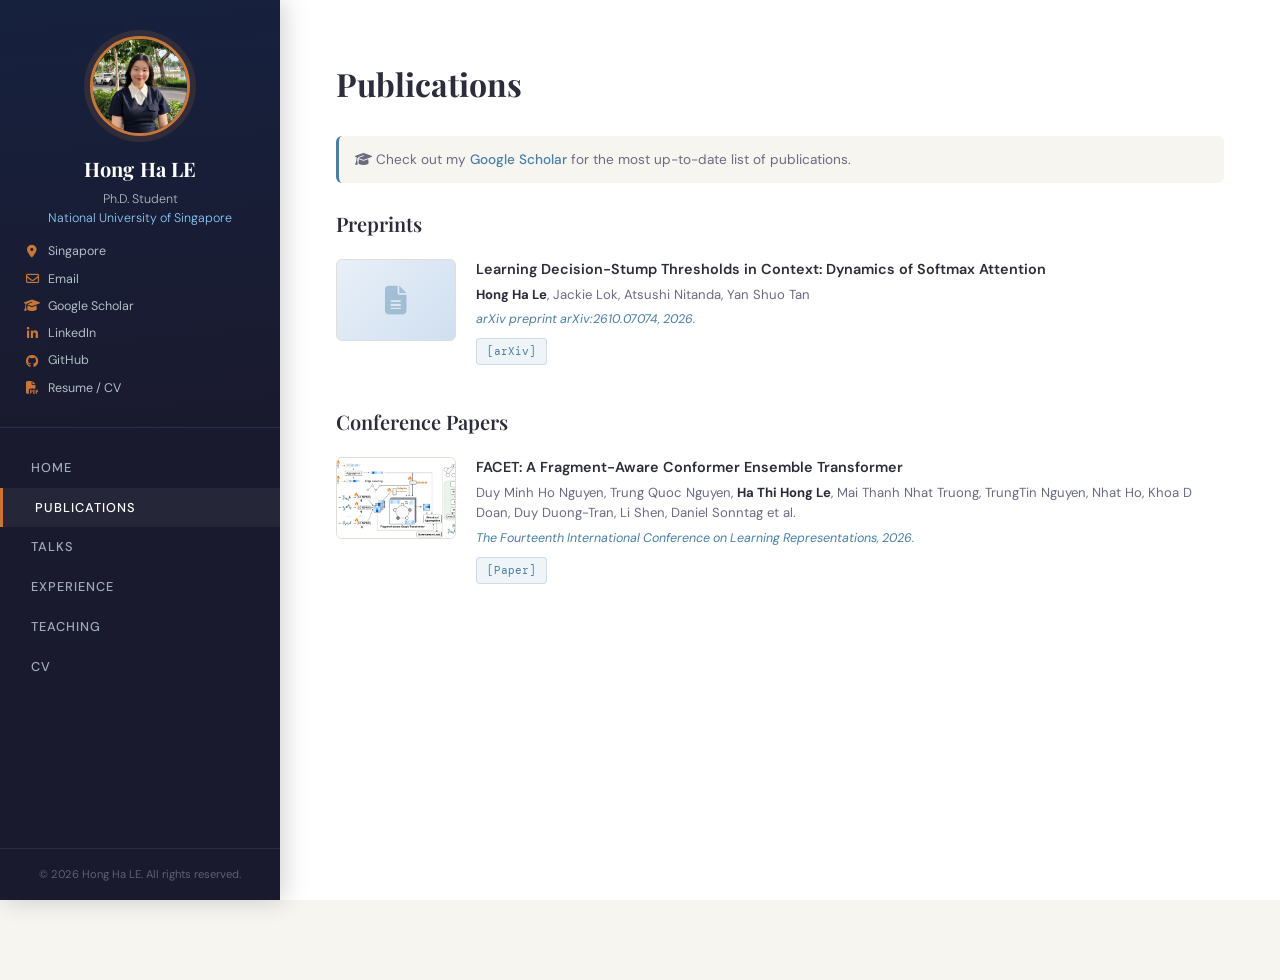
==== publications.html @ 3e036854 "." ====
<!DOCTYPE HTML>
<html lang="en">

<head>
  <meta charset="utf-8">
  <meta name="viewport" content="width=device-width, initial-scale=1">
  <title>Publications – Ha Le</title>
  <link
    href="https://fonts.googleapis.com/css2?family=Playfair+Display:ital,wght@0,400;0,600;0,700;1,400&family=DM+Sans:wght@300;400;500;600&family=DM+Mono:wght@400;500&display=swap"
    rel="stylesheet">
  <link rel="stylesheet" href="https://cdnjs.cloudflare.com/ajax/libs/font-awesome/6.5.0/css/all.min.css">
  <link rel="stylesheet" href="css/style.css">
  <link rel="icon" type="image/jpeg" href="images/avatar.jpg">
</head>

<body>

  <!-- Mobile menu button -->
  <button class="mobile-toggle" id="mobileToggle" aria-label="Open menu">
    <i class="fa fa-bars"></i> Menu
  </button>

  <!-- ── SIDEBAR ──────────────────────────────────────────── -->
  <aside id="sidebar">
    <div class="sidebar-top">
      <div class="avatar-wrap">
        <!-- Replace src with your photo, or remove img for the placeholder icon -->
        <img src="images/avatar.jpg" alt="Hong Ha LE">
        <div class="avatar-placeholder"><i class="fa-solid fa-user"></i></div>
      </div>
      <div class="sidebar-name">Hong Ha LE</div>
      <div class="sidebar-role">
        Ph.D. Student<br>
        <a href="https://nus.edu.sg" target="_blank">National University of Singapore</a>
      </div>
      <div class="sidebar-links">
        <span><i class="fa-solid fa-location-dot"></i> Singapore</span>
        <a href="mailto:hongha@u.nus.edu"><i class="fa-regular fa-envelope"></i> Email </a>
        <a href="https://scholar.google.com/citations?user=NXaNcBgAAAAJ&hl=en" target="_blank"><i
            class="fa-solid fa-graduation-cap"></i> Google Scholar</a>
        <a href="https://www.linkedin.com/in/hale30/" target="_blank"><i class="fa-brands fa-linkedin-in"></i>
          LinkedIn</a>
        <a href="https://github.com/lthha" target="_blank"><i class="fa-brands fa-github"></i> GitHub</a>
        <a href="cv/cv.pdf" target="_blank"><i class="fa-solid fa-file-pdf"></i> Resume / CV</a>
      </div>
    </div>

    <nav>
      <ul>
        <li><a href="index.html" class="nav-link">Home</a></li>
        <li><a href="publications.html" class="nav-link">Publications</a></li>
        <li><a href="talks.html" class="nav-link">Talks</a></li>
        <li><a href="experience.html" class="nav-link">Experience</a></li>
        <li><a href="teaching.html" class="nav-link">Teaching</a></li>
        <li><a href="cv/cv.pdf" class="nav-link" target="_blank">CV</a></li>
      </ul>
    </nav>

    <div class="sidebar-footer">
      &copy; <span id="year"></span> Hong Ha LE. All rights reserved.
    </div>
  </aside>

  <!-- ── MAIN ─────────────────────────────────────────────── -->
  <main id="main">

    <section class="section" id="publications">
      <div class="fade-in">
        <h2 class="section-title">Publications</h2>
      </div>

      <div class="scholar-note fade-in">
        <i class="fa-solid fa-graduation-cap"></i>
        Check out my <a href="https://scholar.google.com/citations?user=NXaNcBgAAAAJ&hl=en" target="_blank">Google
          Scholar</a> for the most up-to-date list of publications.
      </div>

      <h3 class="pub-group-title fade-in">Preprints</h3>
      <div class="pub-list">
        <div class="pub-item fade-in">
          <div class="pub-thumb">
            <i class="fa-solid fa-file-lines"></i>
          </div>
          <div class="pub-body">
            <div class="pub-title">Learning Decision-Stump Thresholds in Context: Dynamics of Softmax Attention</div>
            <div class="pub-authors"><strong>Hong Ha Le</strong>, Jackie Lok, Atsushi Nitanda, Yan Shuo Tan</div>
            <div class="pub-venue">arXiv preprint arXiv:2610.07074, 2026.</div>
            <div class="pub-links">
              <a class="pub-link" href="https://arxiv.org/abs/2610.07074" target="_blank">[arXiv]</a>
            </div>
          </div>
        </div>
      </div>

      <h3 class="pub-group-title fade-in">Conference Papers</h3>
      <div class="pub-list">
        <div class="pub-item fade-in">
          <div class="pub-thumb">
            <img src="images/publications/FACET.png" alt="FACET">
          </div>
          <div class="pub-body">
            <div class="pub-title">FACET: A Fragment-Aware Conformer Ensemble Transformer</div>
            <div class="pub-authors">Duy Minh Ho Nguyen, Trung Quoc Nguyen, <strong>Ha Thi Hong Le</strong>, Mai Thanh
              Nhat Truong, TrungTin Nguyen, Nhat Ho, Khoa D Doan, Duy Duong-Tran, Li Shen, Daniel Sonntag et al.</div>
            <div class="pub-venue">The Fourteenth International Conference on Learning Representations, 2026.</div>
            <div class="pub-links">
              <a class="pub-link" href="https://openreview.net/pdf?id=cpwbXHvd2h" target="_blank">[Paper]</a>
            </div>
          </div>
        </div>
      </div>
    </section>
  </main>

  <script src="js/main.js"></script>
</body>

</html>
---- css/style.css ----
/* ── RESET & VARIABLES ─────────────────────────────── */
*,
*::before,
*::after {
  box-sizing: border-box;
  margin: 0;
  padding: 0;
}

:root {
  --bg: #f7f5f0;
  --surface: #ffffff;
  --sidebar: #1a1a2e;
  --sidebar-alt: #16213e;
  --accent: #c8773a;
  --accent2: #4a7fa5;
  --text: #2c2c3a;
  --muted: #6b6b80;
  --border: #e2ddd6;
  --tag-bg: #eef4f8;
  --timeline-line: #d0c9be;
  --serif: 'Playfair Display', Georgia, serif;
  --sans: 'DM Sans', sans-serif;
  --mono: 'DM Mono', monospace;
  --sidebar-w: 280px;
  --trans: 0.25s ease;
}

html {
  scroll-behavior: smooth;
}

body {
  font-family: var(--sans);
  background: var(--bg);
  color: var(--text);
  display: flex;
  min-height: 100vh;
  font-size: 15px;
  line-height: 1.7;
}

a {
  color: var(--accent2);
  text-decoration: none;
  transition: color var(--trans);
}

a:hover {
  color: var(--accent);
}

/* ── SIDEBAR ────────────────────────────────────────── */
#sidebar {
  position: fixed;
  top: 0;
  left: 0;
  width: var(--sidebar-w);
  height: 100vh;
  background: var(--sidebar);
  color: #e8e4da;
  display: flex;
  flex-direction: column;
  overflow-y: auto;
  z-index: 100;
  box-shadow: 4px 0 24px rgba(0, 0, 0, 0.18);
}

.sidebar-top {
  padding: 36px 24px 28px;
  text-align: center;
  border-bottom: 1px solid rgba(255, 255, 255, 0.08);
  background: linear-gradient(175deg, var(--sidebar-alt) 0%, var(--sidebar) 100%);
}

.avatar-wrap {
  width: 100px;
  height: 100px;
  border-radius: 50%;
  margin: 0 auto 16px;
  border: 3px solid var(--accent);
  overflow: hidden;
  background: #2d3561;
  display: flex;
  align-items: center;
  justify-content: center;
  box-shadow: 0 0 0 6px rgba(200, 119, 58, 0.15);
  position: relative;
}

.avatar-wrap img {
  position: absolute;
  top: 0;
  left: 0;
  width: 100%;
  height: 100%;
  object-fit: cover;
  z-index: 2;
}

.avatar-placeholder {
  font-size: 40px;
  color: rgba(255, 255, 255, 0.4);
  z-index: 1;
}

.sidebar-name {
  font-family: var(--serif);
  font-size: 1.25rem;
  font-weight: 700;
  color: #fff;
  letter-spacing: 0.01em;
  margin-bottom: 4px;
}

.sidebar-role {
  font-size: 0.78rem;
  color: #b0bec5;
  font-weight: 300;
  margin-bottom: 4px;
  line-height: 1.5;
}

.sidebar-role a {
  color: #90caf9;
}

.sidebar-role a:hover {
  color: var(--accent);
}

.sidebar-links {
  margin-top: 14px;
  display: flex;
  flex-direction: column;
  gap: 6px;
  text-align: left;
}

.sidebar-links a,
.sidebar-links span {
  color: #b0bec5;
  font-size: 0.78rem;
  display: flex;
  align-items: center;
  gap: 8px;
  transition: color var(--trans);
}

.sidebar-links a:hover {
  color: var(--accent);
}

.sidebar-links i {
  width: 16px;
  text-align: center;
  color: var(--accent);
  font-size: 0.8rem;
}

/* NAV */
#sidebar nav {
  padding: 20px 0;
  flex: 1;
}

#sidebar nav ul {
  list-style: none;
}

#sidebar nav ul li a {
  display: block;
  padding: 9px 28px;
  color: #a0aab8;
  font-size: 0.8rem;
  font-weight: 500;
  letter-spacing: 0.08em;
  text-transform: uppercase;
  transition: all var(--trans);
  border-left: 3px solid transparent;
}

#sidebar nav ul li a:hover,
#sidebar nav ul li a.active {
  color: #fff;
  border-left-color: var(--accent);
  background: rgba(255, 255, 255, 0.05);
  padding-left: 32px;
}

.sidebar-footer {
  padding: 16px 24px;
  font-size: 0.7rem;
  color: rgba(255, 255, 255, 0.3);
  text-align: center;
  border-top: 1px solid rgba(255, 255, 255, 0.07);
}

/* ── MAIN CONTENT ───────────────────────────────────── */
#main {
  margin-left: var(--sidebar-w);
  flex: 1;
  padding: 0 0 80px;
}

/* ── SECTION SHELL ──────────────────────────────────── */
.section {
  padding: 64px 56px;
  border-bottom: 1px solid var(--border);
}

.section:last-child {
  border-bottom: none;
}

.section-meta {
  font-family: var(--mono);
  font-size: 0.72rem;
  color: var(--accent);
  letter-spacing: 0.15em;
  text-transform: uppercase;
  margin-bottom: 6px;
}

.section-title {
  font-family: var(--serif);
  font-size: 2rem;
  font-weight: 700;
  color: var(--text);
  margin-bottom: 32px;
  line-height: 1.25;
}

/* ── HOME / BIOGRAPHY ───────────────────────────────── */
#home {
  background: var(--surface);
}

.bio-text {
  font-size: 0.97rem;
  line-height: 1.85;
  color: #3d3d4f;
  margin-bottom: 32px;
}

.bio-text strong {
  color: var(--text);
}

/* Education cards */
.edu-cards {
  display: flex;
  flex-direction: column;
  gap: 16px;
}

.edu-card {
  background: var(--bg);
  border: 1px solid var(--border);
  border-radius: 10px;
  padding: 20px 24px;
  display: flex;
  align-items: center;
  gap: 20px;
  transition: box-shadow var(--trans), transform var(--trans);
}

.edu-card:hover {
  box-shadow: 0 6px 24px rgba(0, 0, 0, 0.07);
  transform: translateY(-2px);
}

.edu-logo {
  width: 52px;
  height: 52px;
  border-radius: 8px;
  background: #d0e8f2;
  display: flex;
  align-items: center;
  justify-content: center;
  flex-shrink: 0;
  font-size: 1.4rem;
  color: var(--accent2);
}

.edu-info h4 {
  font-weight: 600;
  font-size: 0.88rem;
  color: var(--text);
  margin-bottom: 2px;
}

.edu-info p {
  font-size: 0.8rem;
  color: var(--muted);
  margin: 0;
  line-height: 1.5;
}

.edu-badge {
  margin-left: auto;
  font-family: var(--mono);
  font-size: 0.7rem;
  color: var(--accent);
  background: rgba(200, 119, 58, 0.1);
  padding: 4px 10px;
  border-radius: 20px;
  white-space: nowrap;
  align-self: flex-start;
}

/* ── NEWS ───────────────────────────────────────────── */
#news {
  background: var(--bg);
}

.news-list {
  list-style: none;
  display: flex;
  flex-direction: column;
  gap: 0;
}

.news-item {
  display: flex;
  gap: 16px;
  padding: 13px 0;
  border-bottom: 1px solid var(--border);
  align-items: baseline;
  transition: background var(--trans);
}

.news-item:last-child {
  border-bottom: none;
}

.news-date {
  font-family: var(--mono);
  font-size: 0.72rem;
  color: var(--accent);
  background: rgba(200, 119, 58, 0.1);
  padding: 3px 8px;
  border-radius: 4px;
  white-space: nowrap;
  flex-shrink: 0;
  font-weight: 500;
}

.news-text {
  font-size: 0.88rem;
  color: #3d3d4f;
  line-height: 1.6;
}

.news-text a {
  font-weight: 500;
}

/* ── PUBLICATIONS ───────────────────────────────────── */
#publications {
  background: var(--surface);
}

.pub-list {
  display: flex;
  flex-direction: column;
  gap: 24px;
}

.pub-item {
  display: flex;
  gap: 20px;
  padding-bottom: 24px;
  border-bottom: 1px solid var(--border);
  align-items: flex-start;
}

.pub-item:last-child {
  border-bottom: none;
  padding-bottom: 0;
}

.pub-thumb {
  width: 120px;
  height: 82px;
  flex-shrink: 0;
  border-radius: 6px;
  background: linear-gradient(135deg, #e8f0f8 0%, #d0dff0 100%);
  display: flex;
  align-items: center;
  justify-content: center;
  font-size: 1.8rem;
  color: rgba(74, 127, 165, 0.4);
  overflow: hidden;
  border: 1px solid var(--border);
}

.pub-thumb img {
  width: 100%;
  height: 100%;
  object-fit: cover;
}

.pub-body {
  flex: 1;
}

.pub-title {
  font-size: 0.9rem;
  font-weight: 600;
  color: var(--text);
  line-height: 1.5;
  margin-bottom: 4px;
}

.pub-authors {
  font-size: 0.82rem;
  color: var(--muted);
  line-height: 1.55;
  margin-bottom: 4px;
}

.pub-authors strong {
  color: var(--text);
}

.pub-venue {
  font-size: 0.78rem;
  color: var(--accent2);
  font-style: italic;
  margin-bottom: 8px;
}

.pub-links {
  display: flex;
  gap: 8px;
  flex-wrap: wrap;
}

.pub-link {
  font-family: var(--mono);
  font-size: 0.7rem;
  padding: 3px 10px;
  border-radius: 4px;
  background: var(--tag-bg);
  color: var(--accent2);
  border: 1px solid rgba(74, 127, 165, 0.2);
  transition: all var(--trans);
}

.pub-link:hover {
  background: var(--accent2);
  color: #fff;
  border-color: var(--accent2);
}

/* ── EXPERIENCE TIMELINE ────────────────────────────── */
#experience {
  background: var(--bg);
}

.timeline {
  position: relative;
  padding-left: 32px;
}

.timeline::before {
  content: '';
  position: absolute;
  left: 10px;
  top: 8px;
  bottom: 8px;
  width: 2px;
  background: linear-gradient(to bottom, var(--accent), var(--accent2));
  border-radius: 2px;
}

.timeline-item {
  position: relative;
  margin-bottom: 36px;
  padding-left: 28px;
  opacity: 0;
  transform: translateX(-16px);
  transition: opacity 0.5s, transform 0.5s;
}

.timeline-item.visible {
  opacity: 1;
  transform: translateX(0);
}

.timeline-dot {
  position: absolute;
  left: -28px;
  top: 6px;
  width: 14px;
  height: 14px;
  border-radius: 50%;
  background: var(--accent);
  border: 3px solid var(--surface);
  box-shadow: 0 0 0 3px var(--accent);
}

.timeline-item:nth-child(even) .timeline-dot {
  background: var(--accent2);
  box-shadow: 0 0 0 3px var(--accent2);
}

.tl-header {
  display: flex;
  align-items: flex-start;
  gap: 12px;
  margin-bottom: 6px;
  flex-wrap: wrap;
}

.tl-company {
  font-weight: 600;
  font-size: 0.97rem;
  color: var(--text);
  flex: 1;
}

.tl-company a {
  color: var(--text);
}

.tl-company a:hover {
  color: var(--accent);
}

.tl-date {
  font-family: var(--mono);
  font-size: 0.72rem;
  color: var(--muted);
  padding: 3px 8px;
  background: var(--bg);
  border-radius: 4px;
  white-space: nowrap;
}

.tl-role {
  font-size: 0.85rem;
  color: var(--accent2);
  font-weight: 500;
  margin-bottom: 4px;
}

.tl-desc {
  font-size: 0.83rem;
  color: var(--muted);
  line-height: 1.65;
}

/* ── RESEARCH PROJECTS ──────────────────────────────── */
#research {
  background: var(--surface);
}

.project-cards {
  display: flex;
  flex-direction: column;
  gap: 20px;
  margin-bottom: 40px;
}

.proj-card {
  background: var(--surface);
  border: 1px solid var(--border);
  border-radius: 10px;
  overflow: hidden;
  display: flex;
  gap: 0;
  transition: box-shadow var(--trans);
}

.proj-card:hover {
  box-shadow: 0 8px 30px rgba(0, 0, 0, 0.09);
}

.proj-img {
  width: 180px;
  flex-shrink: 0;
  background: linear-gradient(135deg, #d0e8f2 0%, #b8d4e8 100%);
  display: flex;
  align-items: center;
  justify-content: center;
  font-size: 3rem;
  color: rgba(74, 127, 165, 0.5);
}

.proj-img img {
  width: 100%;
  height: 100%;
  object-fit: cover;
}

.proj-body {
  padding: 20px 24px;
  flex: 1;
}

.proj-title {
  font-weight: 600;
  font-size: 0.97rem;
  color: var(--text);
  margin-bottom: 4px;
}

.proj-title a {
  color: var(--text);
}

.proj-meta {
  font-size: 0.8rem;
  color: var(--muted);
  line-height: 1.6;
  margin-bottom: 4px;
}

.proj-pi {
  font-size: 0.8rem;
  color: var(--muted);
}

.proj-pi em {
  color: var(--accent);
  font-style: normal;
  font-weight: 500;
}

.services-section h3 {
  font-family: var(--serif);
  font-size: 1.25rem;
  font-weight: 600;
  margin-bottom: 14px;
  color: var(--text);
}

.service-list {
  list-style: none;
  display: flex;
  flex-direction: column;
  gap: 8px;
}

.service-list li {
  font-size: 0.88rem;
  color: var(--muted);
  padding-left: 20px;
  position: relative;
  line-height: 1.6;
}

.service-list li::before {
  content: '▸';
  position: absolute;
  left: 0;
  color: var(--accent);
}

.service-list li b {
  color: var(--text);
}

/* ── BLOG ──────────────────────────────────────────── */
#blog {
  background: var(--bg);
}

.blog-grid {
  display: grid;
  grid-template-columns: repeat(auto-fill, minmax(300px, 1fr));
  gap: 24px;
}

.blog-card {
  background: var(--bg);
  border: 1px solid var(--border);
  padding: 28px;
  border-radius: 12px;
  display: flex;
  flex-direction: column;
  transition: transform var(--trans), box-shadow var(--trans);
}

.blog-card:hover {
  transform: translateY(-5px);
  box-shadow: 0 12px 30px rgba(0, 0, 0, 0.08);
}

.blog-card-top {
  display: flex;
  justify-content: space-between;
  align-items: center;
  margin-bottom: 16px;
}

.blog-tag {
  font-family: var(--mono);
  font-size: 0.65rem;
  text-transform: uppercase;
  letter-spacing: 0.1em;
  background: var(--accent2);
  color: #fff;
  padding: 4px 10px;
  border-radius: 4px;
}

.blog-date {
  font-family: var(--mono);
  font-size: 0.7rem;
  color: var(--muted);
}

.blog-title {
  font-family: var(--serif);
  font-size: 1.25rem;
  line-height: 1.4;
  margin-bottom: 12px;
}

.blog-title a {
  color: var(--text);
}

.blog-title a:hover {
  color: var(--accent);
}

.blog-excerpt {
  font-size: 0.88rem;
  color: var(--muted);
  line-height: 1.6;
  margin-bottom: 20px;
  flex: 1;
  /* Pushes the "Read more" to the bottom */
}

.blog-read-more {
  font-family: var(--mono);
  font-size: 0.75rem;
  font-weight: 600;
  color: var(--accent);
  text-transform: uppercase;
  letter-spacing: 0.05em;
  display: inline-flex;
  align-items: center;
  gap: 4px;
}

.blog-read-more:hover {
  gap: 8px;
  /* Simple arrow animation */
}

/* ── TEACHING ───────────────────────────────────────── */
#teaching {
  background: var(--surface);
}

/* ── MISC ───────────────────────────────────────────── */
#misc {
  background: var(--bg);
}

.misc-grid {
  display: grid;
  grid-template-columns: repeat(auto-fill, minmax(240px, 1fr));
  gap: 16px;
  margin-bottom: 36px;
}

.misc-card {
  border-radius: 10px;
  overflow: hidden;
  background: linear-gradient(135deg, #2d3561 0%, #1a1a2e 100%);
  aspect-ratio: 4/3;
  position: relative;
  cursor: pointer;
  display: flex;
  align-items: flex-end;
  transition: transform var(--trans), box-shadow var(--trans);
}

.misc-card:hover {
  transform: scale(1.02);
  box-shadow: 0 12px 30px rgba(0, 0, 0, 0.2);
}

.misc-card-img {
  position: absolute;
  inset: 0;
  width: 100%;
  height: 100%;
  object-fit: cover;
  opacity: 0.7;
  transition: opacity var(--trans);
}

.misc-card:hover .misc-card-img {
  opacity: 0.85;
}

.misc-card-placeholder {
  position: absolute;
  inset: 0;
  display: flex;
  align-items: center;
  justify-content: center;
  font-size: 3rem;
  color: rgba(255, 255, 255, 0.2);
}

.misc-card-body {
  position: relative;
  padding: 12px 16px;
  background: linear-gradient(to top, rgba(0, 0, 0, 0.75) 0%, transparent 100%);
  width: 100%;
}

.misc-card-title {
  font-size: 0.8rem;
  font-weight: 600;
  color: #fff;
  line-height: 1.3;
  margin-bottom: 2px;
}

.misc-card-date {
  font-family: var(--mono);
  font-size: 0.65rem;
  color: rgba(255, 255, 255, 0.6);
}

/* Collapse panels */
.collapse-panels {
  display: flex;
  flex-direction: column;
  gap: 10px;
}

.cpanel {
  border: 1px solid var(--border);
  border-radius: 8px;
  overflow: hidden;
  background: var(--surface);
}

.cpanel-header {
  padding: 14px 20px;
  cursor: pointer;
  display: flex;
  align-items: center;
  justify-content: space-between;
  font-weight: 500;
  font-size: 0.9rem;
  color: var(--text);
  user-select: none;
  transition: background var(--trans);
}

.cpanel-header:hover {
  background: var(--bg);
}

.cpanel-chevron {
  color: var(--muted);
  font-size: 0.8rem;
  transition: transform var(--trans);
}

.cpanel.open .cpanel-chevron {
  transform: rotate(180deg);
}

.cpanel-body {
  max-height: 0;
  overflow: hidden;
  transition: max-height 0.35s ease;
}

.cpanel.open .cpanel-body {
  max-height: 600px;
}

.cpanel-inner {
  padding: 16px 20px;
  border-top: 1px solid var(--border);
}

.cpanel-inner ol,
.cpanel-inner ul {
  padding-left: 20px;
  font-size: 0.85rem;
  color: var(--muted);
  display: flex;
  flex-direction: column;
  gap: 8px;
}

.cpanel-inner li a {
  color: var(--accent2);
}

.cpanel-inner li a:hover {
  color: var(--accent);
}

/* ── SCROLL ANIMATIONS ──────────────────────────────── */
.fade-in {
  opacity: 0;
  transform: translateY(20px);
  transition: opacity 0.55s ease, transform 0.55s ease;
}

.fade-in.visible {
  opacity: 1;
  transform: translateY(0);
}

/* ── MOBILE ─────────────────────────────────────────── */
.mobile-toggle {
  display: none;
  position: fixed;
  top: 16px;
  left: 16px;
  z-index: 200;
  background: var(--sidebar);
  color: #fff;
  border: none;
  border-radius: 8px;
  padding: 10px 14px;
  cursor: pointer;
  font-size: 1rem;
  box-shadow: 0 4px 12px rgba(0, 0, 0, 0.2);
}

@media (max-width: 768px) {
  :root {
    --sidebar-w: 260px;
  }

  #sidebar {
    transform: translateX(-100%);
    transition: transform 0.3s ease;
  }

  #sidebar.open {
    transform: translateX(0);
  }

  #main {
    margin-left: 0;
  }

  .section {
    padding: 48px 24px;
  }

  .mobile-toggle {
    display: flex;
    align-items: center;
    gap: 8px;
  }

  .proj-card {
    flex-direction: column;
  }

  .proj-img {
    width: 100%;
    height: 140px;
  }

  .pub-item {
    flex-direction: column;
  }

  .pub-thumb {
    width: 100%;
    height: 100px;
  }

  .misc-grid {
    grid-template-columns: repeat(2, 1fr);
  }
}

/* ── MULTI-PAGE ─────────────────────────────────────── */
/* A page with a single section fills the viewport height */
.section:only-child {
  min-height: 100vh;
}

#talks {
  background: var(--surface);
}

.more-link {
  display: inline-block;
  margin-top: 28px;
  font-size: 0.88rem;
  font-weight: 500;
}

.pub-group-title {
  font-family: var(--serif);
  font-size: 1.25rem;
  font-weight: 600;
  color: var(--text);
  margin: 8px 0 18px;
}

.pub-list + .pub-group-title {
  margin-top: 40px;
}

/* ── UTILITY ────────────────────────────────────────── */
.scholar-note {
  font-size: 0.85rem;
  color: var(--muted);
  padding: 12px 16px;
  background: var(--bg);
  border-radius: 6px;
  margin-bottom: 24px;
  border-left: 3px solid var(--accent2);
}

.scholar-note a {
  font-weight: 500;
}

/* ── VISITORS (inside Misc) ────────────────────────── */
.visitors-map-label {
  font-family: var(--serif);
  font-size: 1.05rem;
  font-weight: 600;
  color: var(--text);
  margin-bottom: 16px;
}

.visitors-map-wrap {
  background: var(--bg);
  border: 1px solid var(--border);
  border-radius: 14px;
  padding: 24px;
  margin-top: 36px;
  box-shadow: 0 4px 20px rgba(0, 0, 0, 0.05);
  text-align: center;
  overflow: hidden;
  transition: box-shadow var(--trans);
}

.visitors-map-wrap:hover {
  box-shadow: 0 8px 32px rgba(0, 0, 0, 0.09);
}

/* Make the ClustrMaps iframe/canvas responsive */
.visitors-map-wrap > * {
  max-width: 100%;
}
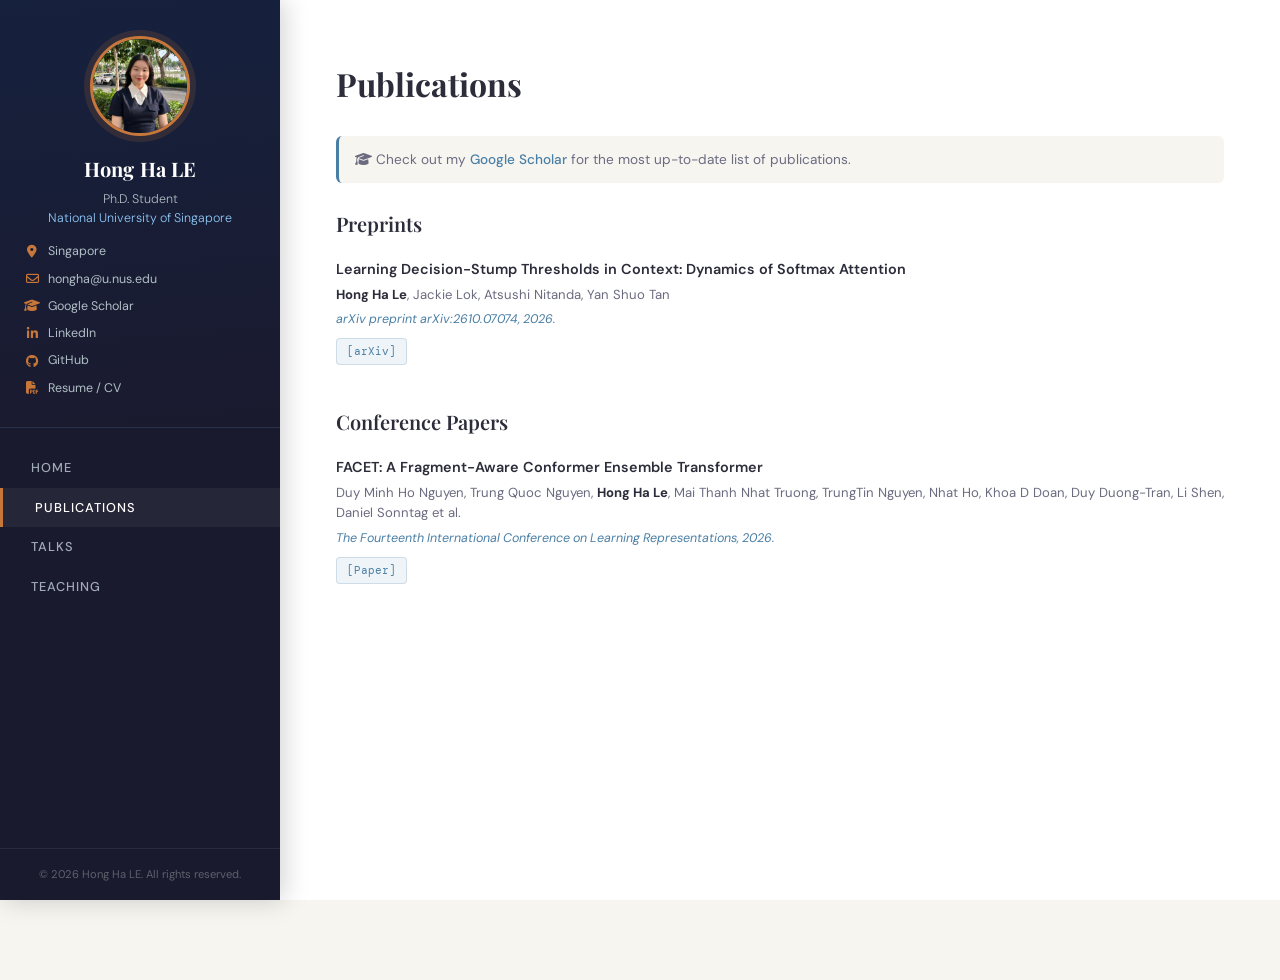
==== commit 0e403df9: "." ====
--- a/publications.html
+++ b/publications.html
@@ -35,7 +35,7 @@
       </div>
       <div class="sidebar-links">
         <span><i class="fa-solid fa-location-dot"></i> Singapore</span>
-        <a href="mailto:hongha@u.nus.edu"><i class="fa-regular fa-envelope"></i> Email </a>
+        <a href="mailto:hongha@u.nus.edu"><i class="fa-regular fa-envelope"></i> hongha@u.nus.edu</a>
         <a href="https://scholar.google.com/citations?user=NXaNcBgAAAAJ&hl=en" target="_blank"><i
             class="fa-solid fa-graduation-cap"></i> Google Scholar</a>
         <a href="https://www.linkedin.com/in/hale30/" target="_blank"><i class="fa-brands fa-linkedin-in"></i>
@@ -50,9 +50,7 @@
         <li><a href="index.html" class="nav-link">Home</a></li>
         <li><a href="publications.html" class="nav-link">Publications</a></li>
         <li><a href="talks.html" class="nav-link">Talks</a></li>
-        <li><a href="experience.html" class="nav-link">Experience</a></li>
         <li><a href="teaching.html" class="nav-link">Teaching</a></li>
-        <li><a href="cv/cv.pdf" class="nav-link" target="_blank">CV</a></li>
       </ul>
     </nav>
 
@@ -78,9 +76,6 @@
       <h3 class="pub-group-title fade-in">Preprints</h3>
       <div class="pub-list">
         <div class="pub-item fade-in">
-          <div class="pub-thumb">
-            <i class="fa-solid fa-file-lines"></i>
-          </div>
           <div class="pub-body">
             <div class="pub-title">Learning Decision-Stump Thresholds in Context: Dynamics of Softmax Attention</div>
             <div class="pub-authors"><strong>Hong Ha Le</strong>, Jackie Lok, Atsushi Nitanda, Yan Shuo Tan</div>
@@ -95,12 +90,9 @@
       <h3 class="pub-group-title fade-in">Conference Papers</h3>
       <div class="pub-list">
         <div class="pub-item fade-in">
-          <div class="pub-thumb">
-            <img src="images/publications/FACET.png" alt="FACET">
-          </div>
           <div class="pub-body">
             <div class="pub-title">FACET: A Fragment-Aware Conformer Ensemble Transformer</div>
-            <div class="pub-authors">Duy Minh Ho Nguyen, Trung Quoc Nguyen, <strong>Ha Thi Hong Le</strong>, Mai Thanh
+            <div class="pub-authors">Duy Minh Ho Nguyen, Trung Quoc Nguyen, <strong>Hong Ha Le</strong>, Mai Thanh
               Nhat Truong, TrungTin Nguyen, Nhat Ho, Khoa D Doan, Duy Duong-Tran, Li Shen, Daniel Sonntag et al.</div>
             <div class="pub-venue">The Fourteenth International Conference on Learning Representations, 2026.</div>
             <div class="pub-links">
--- a/css/style.css
+++ b/css/style.css
@@ -270,17 +270,24 @@
   transform: translateY(-2px);
 }
 
+/* Full horizontal logo in a white tile: same box for every school so text lines up */
 .edu-logo {
-  width: 52px;
-  height: 52px;
-  border-radius: 8px;
-  background: #d0e8f2;
-  display: flex;
-  align-items: center;
-  justify-content: center;
+  width: 150px;
+  height: 68px;
+  padding: 8px 10px;
+  border-radius: 10px;
+  background: var(--surface);
+  border: 1px solid var(--border);
+  object-fit: contain;
   flex-shrink: 0;
-  font-size: 1.4rem;
-  color: var(--accent2);
+}
+
+@media (max-width: 768px) {
+  .edu-logo {
+    width: 110px;
+    height: 52px;
+    padding: 6px 8px;
+  }
 }
 
 .edu-info h4 {
